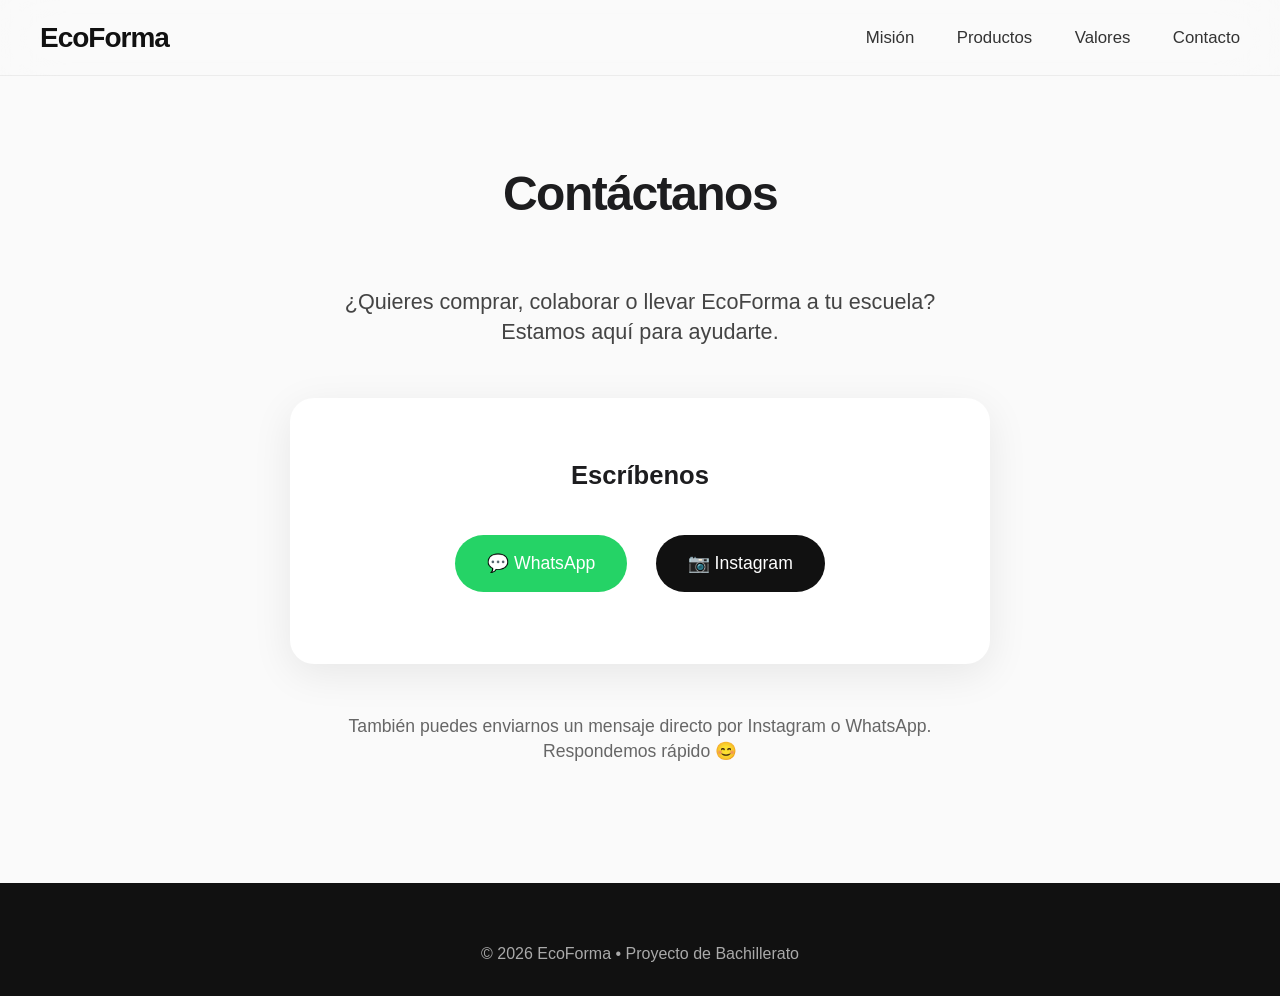
==== contacto.html @ 33035501 "Add files via upload" ====
<!DOCTYPE html>
<html lang="es">
<head>
  <meta charset="UTF-8">
  <meta name="viewport" content="width=device-width, initial-scale=1.0">
  <title>Contacto - EcoForma</title>
  <link rel="stylesheet" href="css/style.css">
  <style>
    .contact-container {
      max-width: 700px;
      margin: 0 auto;
      text-align: center;
    }
    .contact-info {
      background: white;
      padding: 60px 40px;
      border-radius: 24px;
      box-shadow: 0 10px 40px rgba(0,0,0,0.08);
      margin-top: 40px;
    }
    .social-btn {
      display: inline-flex;
      align-items: center;
      gap: 12px;
      background: #111;
      color: white;
      padding: 16px 32px;
      border-radius: 50px;
      text-decoration: none;
      font-size: 1.1rem;
      font-weight: 500;
      margin: 12px;
      transition: all 0.3s;
    }
    .social-btn:hover {
      transform: scale(1.05);
      background: #2e8b57;
    }
    .whatsapp {
      background: #25D366;
    }
    .whatsapp:hover {
      background: #1ebe5a;
    }
  </style>
</head>
<body>
  <header>
    <nav>
      <a href="index.html" class="logo">EcoForma</a>
      <div class="nav-links">
        <a href="mision.html">Misión</a>
        <a href="productos.html">Productos</a>
        <a href="valores.html">Valores</a>
        <a href="contacto.html">Contacto</a>
      </div>
    </nav>
  </header>

  <section class="section">
    <h2>Contáctanos</h2>
    
    <div class="contact-container">
      <p style="font-size: 1.35rem; margin-bottom: 50px; color: #444;">
        ¿Quieres comprar, colaborar o llevar EcoForma a tu escuela?<br>
        Estamos aquí para ayudarte.
      </p>

      <div class="contact-info">
        <h3 style="margin-bottom: 30px; font-size: 1.6rem;">Escríbenos</h3>
        
        <a href="https://wa.me/521XXXXXXXXXX" target="_blank" class="social-btn whatsapp">
          💬 WhatsApp
        </a>
        
        <a href="https://instagram.com/ecoforma.mx" target="_blank" class="social-btn">
          📷 Instagram
        </a>
      </div>

      <p style="margin-top: 50px; color: #666; font-size: 1.1rem;">
        También puedes enviarnos un mensaje directo por Instagram o WhatsApp.<br>
        Respondemos rápido 😊
      </p>
    </div>
  </section>

  <footer>
    <p>&copy; 2026 EcoForma • Proyecto de Bachillerato</p>
  </footer>
</body>
</html>
---- css/style.css ----
* {
    margin: 0;
    padding: 0;
    box-sizing: border-box;
}

body {
    font-family: -apple-system, BlinkMacSystemFont, "Segoe UI", Roboto, sans-serif;
    background: #fafafa;
    color: #1d1d1f;
    line-height: 1.4;
}

header {
    position: fixed;
    top: 0;
    width: 100%;
    background: rgba(250, 250, 250, 0.85);
    backdrop-filter: blur(30px);
    z-index: 1000;
    border-bottom: 1px solid rgba(0, 0, 0, 0.06);
}

nav {
    max-width: 1280px;
    margin: 0 auto;
    padding: 18px 40px;
    display: flex;
    justify-content: space-between;
    align-items: center;
}

.logo {
    font-size: 1.75rem;
    font-weight: 700;
    letter-spacing: -1px;
    color: #111;
    text-decoration: none;
}

.nav-links a {
    margin-left: 38px;
    text-decoration: none;
    color: #333;
    font-weight: 500;
    font-size: 1.05rem;
    transition: all 0.3s;
}

.nav-links a:hover {
    color: #2e8b57;
}

/* Hero Apple Style */
.hero {
    height: 100vh;
    background: linear-gradient(180deg, rgba(0,0,0,0.55), rgba(0,0,0,0.65)), url('../img/hero.jpg');
    background-size: cover;
    background-position: center;
    display: flex;
    align-items: center;
    justify-content: center;
    text-align: center;
    color: white;
}

.hero-content {
    max-width: 820px;
    padding: 0 20px;
}

.hero-content h1 {
    font-size: 4.2rem;
    font-weight: 700;
    letter-spacing: -3px;
    line-height: 1.05;
    margin-bottom: 1.2rem;
}

.hero-content p {
    font-size: 1.55rem;
    margin-bottom: 2.8rem;
    opacity: 0.92;
}

.btn {
    padding: 16px 48px;
    font-size: 1.2rem;
    font-weight: 600;
    background: white;
    color: #111;
    border-radius: 9999px;
    text-decoration: none;
    display: inline-block;
    transition: all 0.4s ease;
}

.btn:hover {
    transform: scale(1.06);
    background: #f0f0f0;
}

/* Secciones */
.section {
    padding: 160px 40px 120px;
    max-width: 1280px;
    margin: 0 auto;
}

h2 {
    font-size: 3rem;
    font-weight: 700;
    text-align: center;
    letter-spacing: -1.5px;
    margin-bottom: 60px;
}

footer {
    background: #111;
    color: #aaa;
    text-align: center;
    padding: 60px 20px 30px;
    font-size: 1rem;
}
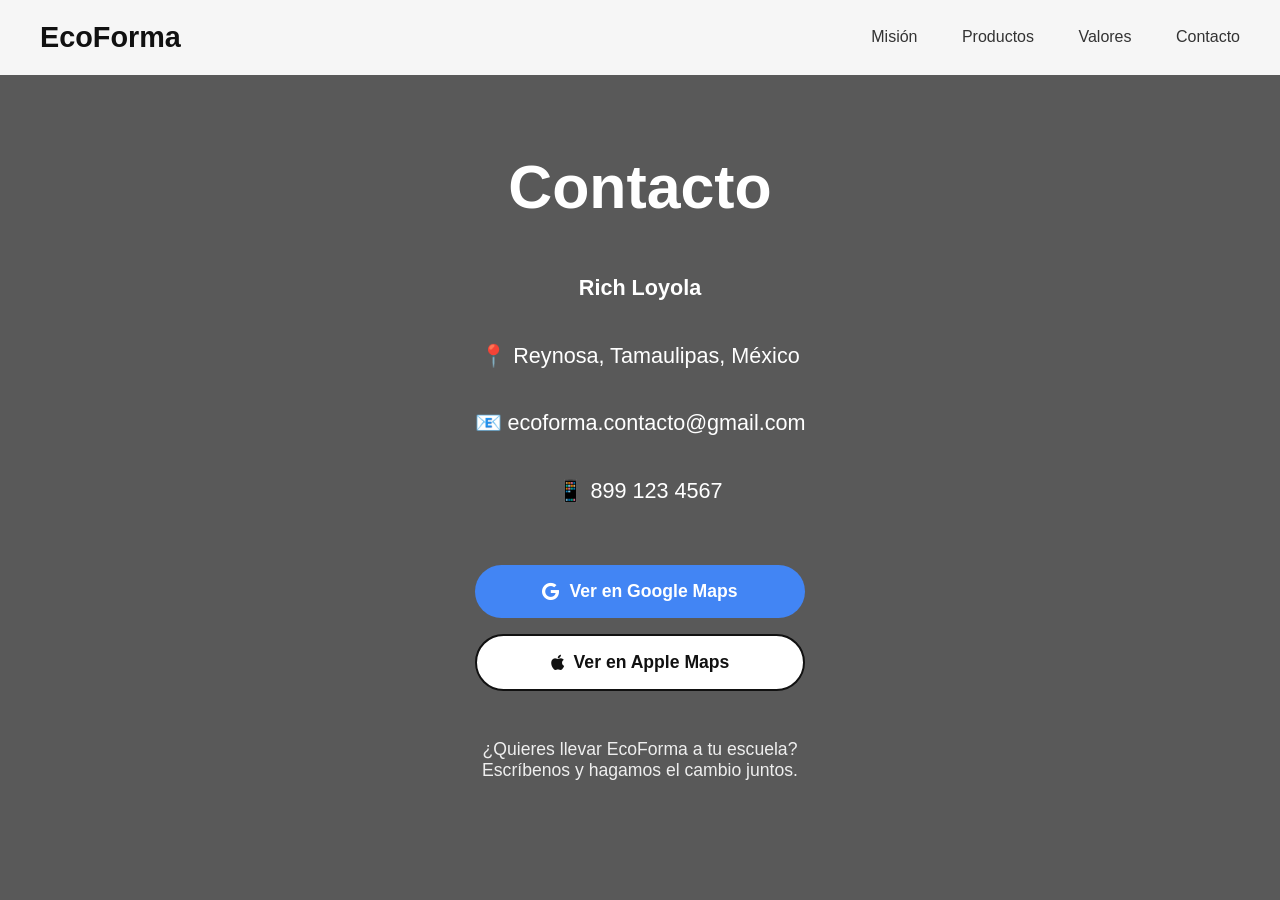
==== commit 19f147a0: "Update contacto.html" ====
--- a/contacto.html
+++ b/contacto.html
@@ -4,49 +4,104 @@
   <meta charset="UTF-8">
   <meta name="viewport" content="width=device-width, initial-scale=1.0">
   <title>Contacto - EcoForma</title>
-  <link rel="stylesheet" href="css/style.css">
+  <link rel="stylesheet" href="https://cdnjs.cloudflare.com/ajax/libs/font-awesome/6.6.0/css/all.min.css">
   <style>
-    .contact-container {
+    body {
+      font-family: -apple-system, BlinkMacSystemFont, sans-serif;
+      margin: 0;
+      background: linear-gradient(rgba(0,0,0,0.65), rgba(0,0,0,0.65)), 
+                  url('https://picsum.photos/id/201/2000/1200') center/cover;
+      background-attachment: fixed;
+      color: white;
+    }
+    nav { 
+      position: fixed; 
+      width: 100%; 
+      background: rgba(255,255,255,0.95); 
+      backdrop-filter: blur(20px); 
+      z-index: 1000; 
+    }
+    .nav-content { 
+      max-width: 1200px; 
+      margin: 0 auto; 
+      padding: 1.3rem 2rem; 
+      display: flex; 
+      justify-content: space-between; 
+      align-items: center; 
+    }
+    .logo { 
+      font-size: 1.8rem; 
+      font-weight: 600; 
+      color: #111; 
+      text-decoration: none; 
+    }
+    .nav-links a { 
+      margin-left: 2.5rem; 
+      text-decoration: none; 
+      color: #333; 
+      font-weight: 500; 
+    }
+
+    section {
+      min-height: 100vh;
+      display: flex;
+      align-items: center;
+      padding: 0 2rem;
+    }
+    .content {
       max-width: 700px;
       margin: 0 auto;
       text-align: center;
     }
-    .contact-info {
-      background: white;
-      padding: 60px 40px;
-      border-radius: 24px;
-      box-shadow: 0 10px 40px rgba(0,0,0,0.08);
-      margin-top: 40px;
+    h1 { 
+      font-size: 3.8rem; 
+      margin-bottom: 2.5rem; 
     }
-    .social-btn {
-      display: inline-flex;
-      align-items: center;
-      gap: 12px;
-      background: #111;
-      color: white;
-      padding: 16px 32px;
+    .info {
+      font-size: 1.35rem;
+      line-height: 2.4;
+      margin-bottom: 3rem;
+    }
+    .info p { 
+      margin: 1rem 0; 
+    }
+
+    .buttons {
+      display: flex;
+      flex-direction: column;
+      gap: 1rem;
+      max-width: 360px;
+      margin: 0 auto;
+    }
+    .btn {
+      padding: 16px 24px;
       border-radius: 50px;
       text-decoration: none;
+      font-weight: 600;
       font-size: 1.1rem;
-      font-weight: 500;
-      margin: 12px;
+      display: flex;
+      align-items: center;
+      justify-content: center;
+      gap: 10px;
       transition: all 0.3s;
     }
-    .social-btn:hover {
+    .btn-google {
+      background: #4285F4;
+      color: white;
+    }
+    .btn-apple {
+      background: white;
+      color: #111;
+      border: 2px solid #111;
+    }
+    .btn:hover {
       transform: scale(1.05);
-      background: #2e8b57;
-    }
-    .whatsapp {
-      background: #25D366;
-    }
-    .whatsapp:hover {
-      background: #1ebe5a;
     }
   </style>
 </head>
 <body>
-  <header>
-    <nav>
+  <nav>
+    <div class="nav-content">
       <a href="index.html" class="logo">EcoForma</a>
       <div class="nav-links">
         <a href="mision.html">Misión</a>
@@ -54,39 +109,33 @@
         <a href="valores.html">Valores</a>
         <a href="contacto.html">Contacto</a>
       </div>
-    </nav>
-  </header>
+    </div>
+  </nav>
 
-  <section class="section">
-    <h2>Contáctanos</h2>
-    
-    <div class="contact-container">
-      <p style="font-size: 1.35rem; margin-bottom: 50px; color: #444;">
-        ¿Quieres comprar, colaborar o llevar EcoForma a tu escuela?<br>
-        Estamos aquí para ayudarte.
-      </p>
+  <section>
+    <div class="content">
+      <h1>Contacto</h1>
+      <div class="info">
+        <p><strong>Rich Loyola</strong></p>
+        <p>📍 Reynosa, Tamaulipas, México</p>
+        <p>📧 ecoforma.contacto@gmail.com</p>
+        <p>📱 899 123 4567</p>
+      </div>
 
-      <div class="contact-info">
-        <h3 style="margin-bottom: 30px; font-size: 1.6rem;">Escríbenos</h3>
-        
-        <a href="https://wa.me/521XXXXXXXXXX" target="_blank" class="social-btn whatsapp">
-          💬 WhatsApp
+      <div class="buttons">
+        <a href="https://maps.google.com/?q=Tu+Dirección+Del+Bachillerato+En+Reynosa" target="_blank" class="btn btn-google">
+          <i class="fab fa-google"></i> Ver en Google Maps
         </a>
-        
-        <a href="https://instagram.com/ecoforma.mx" target="_blank" class="social-btn">
-          📷 Instagram
+        <a href="https://maps.apple.com/?q=Tu+Dirección+Del+Bachillerato+En+Reynosa" target="_blank" class="btn btn-apple">
+          <i class="fa-brands fa-apple"></i> Ver en Apple Maps
         </a>
       </div>
 
-      <p style="margin-top: 50px; color: #666; font-size: 1.1rem;">
-        También puedes enviarnos un mensaje directo por Instagram o WhatsApp.<br>
-        Respondemos rápido 😊
+      <p style="margin-top: 3rem; font-size: 1.1rem; opacity: 0.9;">
+        ¿Quieres llevar EcoForma a tu escuela?<br>
+        Escríbenos y hagamos el cambio juntos.
       </p>
     </div>
   </section>
-
-  <footer>
-    <p>&copy; 2026 EcoForma • Proyecto de Bachillerato</p>
-  </footer>
 </body>
-</html>+</html>
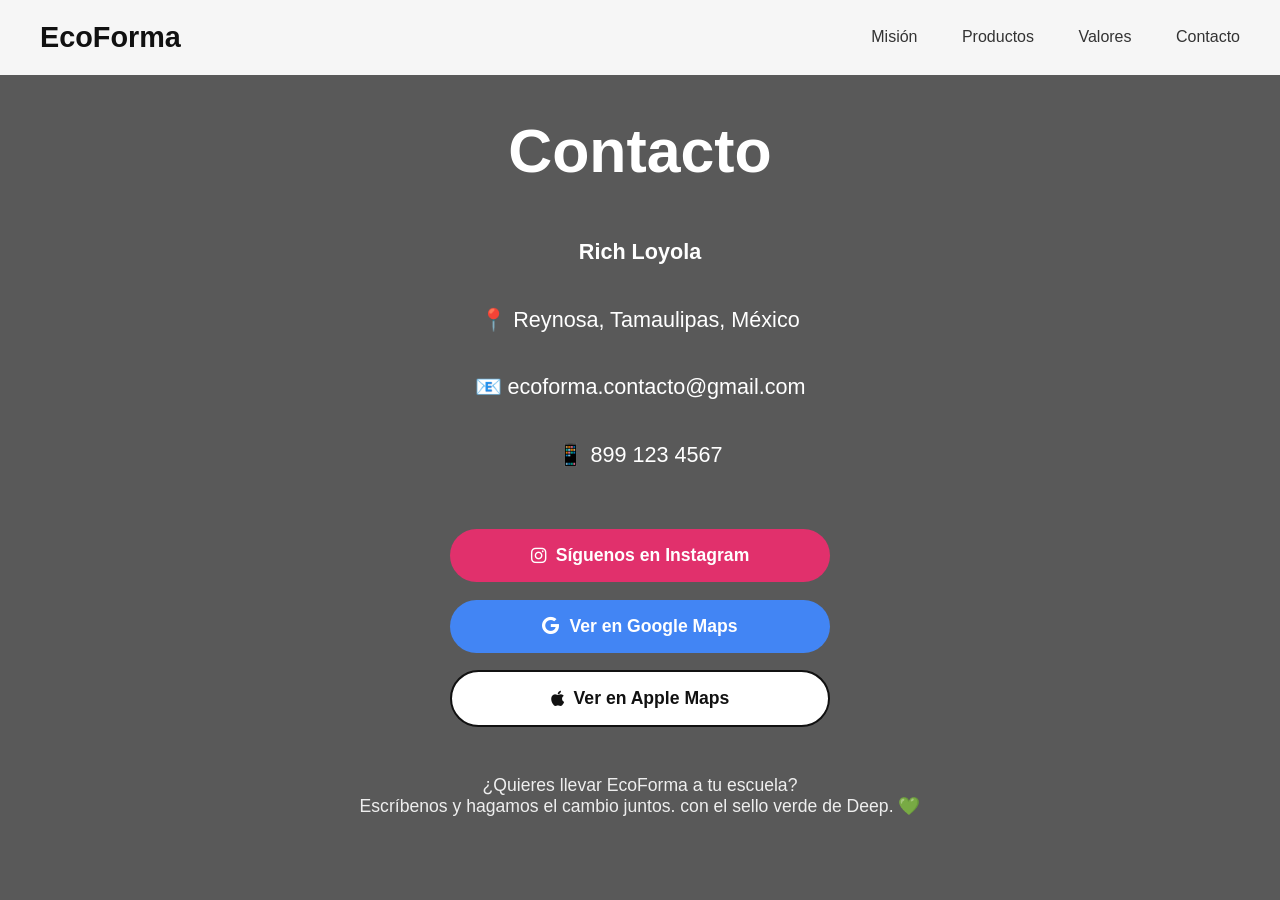
==== commit a8b12b04: "Update contacto.html" ====
--- a/contacto.html
+++ b/contacto.html
@@ -69,8 +69,8 @@
     .buttons {
       display: flex;
       flex-direction: column;
-      gap: 1rem;
-      max-width: 360px;
+      gap: 1.1rem;
+      max-width: 380px;
       margin: 0 auto;
     }
     .btn {
@@ -84,6 +84,10 @@
       justify-content: center;
       gap: 10px;
       transition: all 0.3s;
+    }
+    .btn-instagram {
+      background: #E1306C;
+      color: white;
     }
     .btn-google {
       background: #4285F4;
@@ -123,17 +127,20 @@
       </div>
 
       <div class="buttons">
-        <a href="https://maps.google.com/?q=Tu+Dirección+Del+Bachillerato+En+Reynosa" target="_blank" class="btn btn-google">
+        <a href="https://www.instagram.com/ecoforma67?igsh=MXhsaG9tcnhncWh3eQ%3D%3D&utm_source=qr" target="_blank" class="btn btn-instagram">
+          <i class="fab fa-instagram"></i> Síguenos en Instagram
+        </a>
+        <a href="https://maps.app.goo.gl/NPZ6Tett7tpfStD46" target="_blank" class="btn btn-google">
           <i class="fab fa-google"></i> Ver en Google Maps
         </a>
-        <a href="https://maps.apple.com/?q=Tu+Dirección+Del+Bachillerato+En+Reynosa" target="_blank" class="btn btn-apple">
+        <a href="https://maps.apple/p/UxB2UdBLg37nLo" target="_blank" class="btn btn-apple">
           <i class="fa-brands fa-apple"></i> Ver en Apple Maps
         </a>
       </div>
 
       <p style="margin-top: 3rem; font-size: 1.1rem; opacity: 0.9;">
         ¿Quieres llevar EcoForma a tu escuela?<br>
-        Escríbenos y hagamos el cambio juntos.
+        Escríbenos y hagamos el cambio juntos. con el sello verde de Deep. 💚
       </p>
     </div>
   </section>
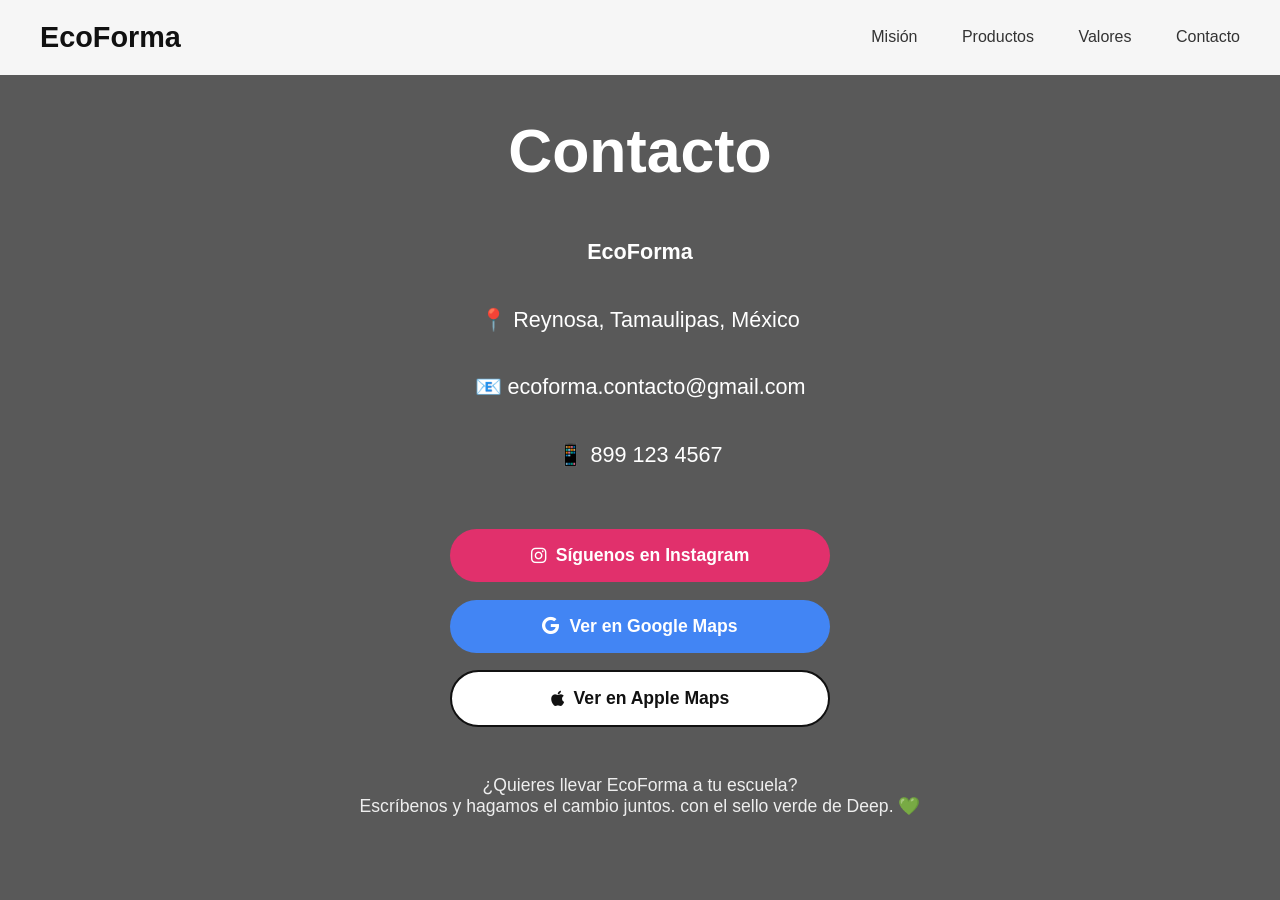
==== commit 32092f9c: "Update contacto.html" ====
--- a/contacto.html
+++ b/contacto.html
@@ -120,7 +120,7 @@
     <div class="content">
       <h1>Contacto</h1>
       <div class="info">
-        <p><strong>Rich Loyola</strong></p>
+        <p><strong>EcoForma</strong></p>
         <p>📍 Reynosa, Tamaulipas, México</p>
         <p>📧 ecoforma.contacto@gmail.com</p>
         <p>📱 899 123 4567</p>
